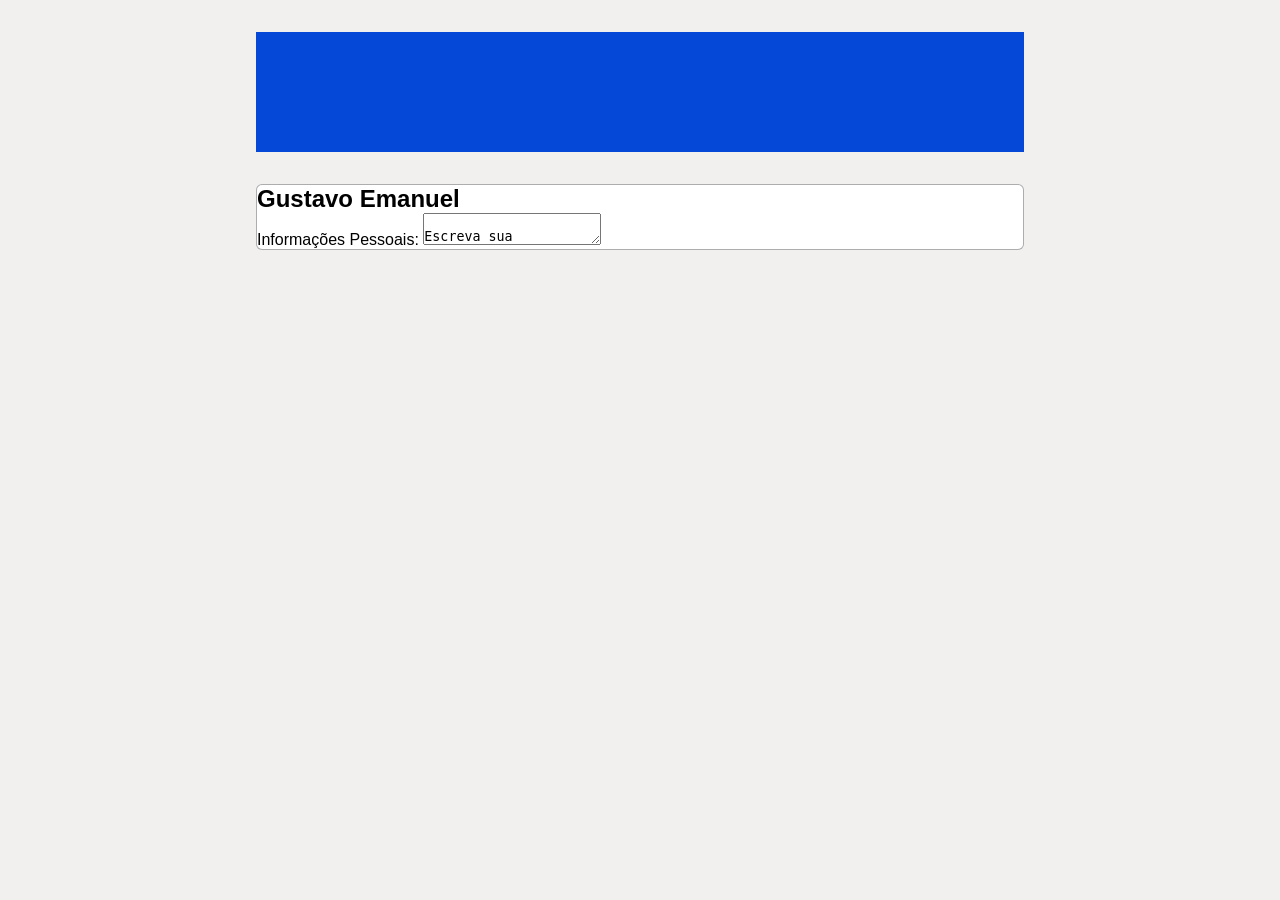
==== index.html @ 6aeca2e3 "Primeiro commit" ====
<!doctype html>
<html lang="pt-br">
  <head>
    <meta charset="UTF-8" />
    <meta name="viewport" content="width=device-width, initial-scale=1.0" />
    <title>Curriculo</title>
    <link rel="stylesheet" href="css/style.css" />
  </head>
  <body>
    <main>
      <div class="container">
        <div class="card-top-perfil"></div>
        <div class="info">
          <div class="perfil">
            <h2>Gustavo Emanuel</h2>
            <label>Informações Pessoais:</label>
            <textarea name="info-pes" id="info-pes">
                Escreva sua mensagem...
            </textarea>
          </div>
        </div>
      </div>
    </main>
  </body>
</html>
---- css/style.css ----
* {
    margin: 0;
    padding: 0;
    box-sizing: border-box;
}

body {
    background-color: rgba(226, 219, 219, 0.438);
    font-family: "Inter", sans-serif;
}

.container {
    max-width: 60vw;
    width: 100%;
    margin: 0 auto;
}

.card-top-perfil {
    background: #0547d6;
    padding: 60px;
    max-width: 60vw;
    width: 100%;
    display: flex;
    margin: 2em auto;
}

.perfil {
    background: #ffff;
    border: 1px solid #00000052;
    border-radius: 6px;
}
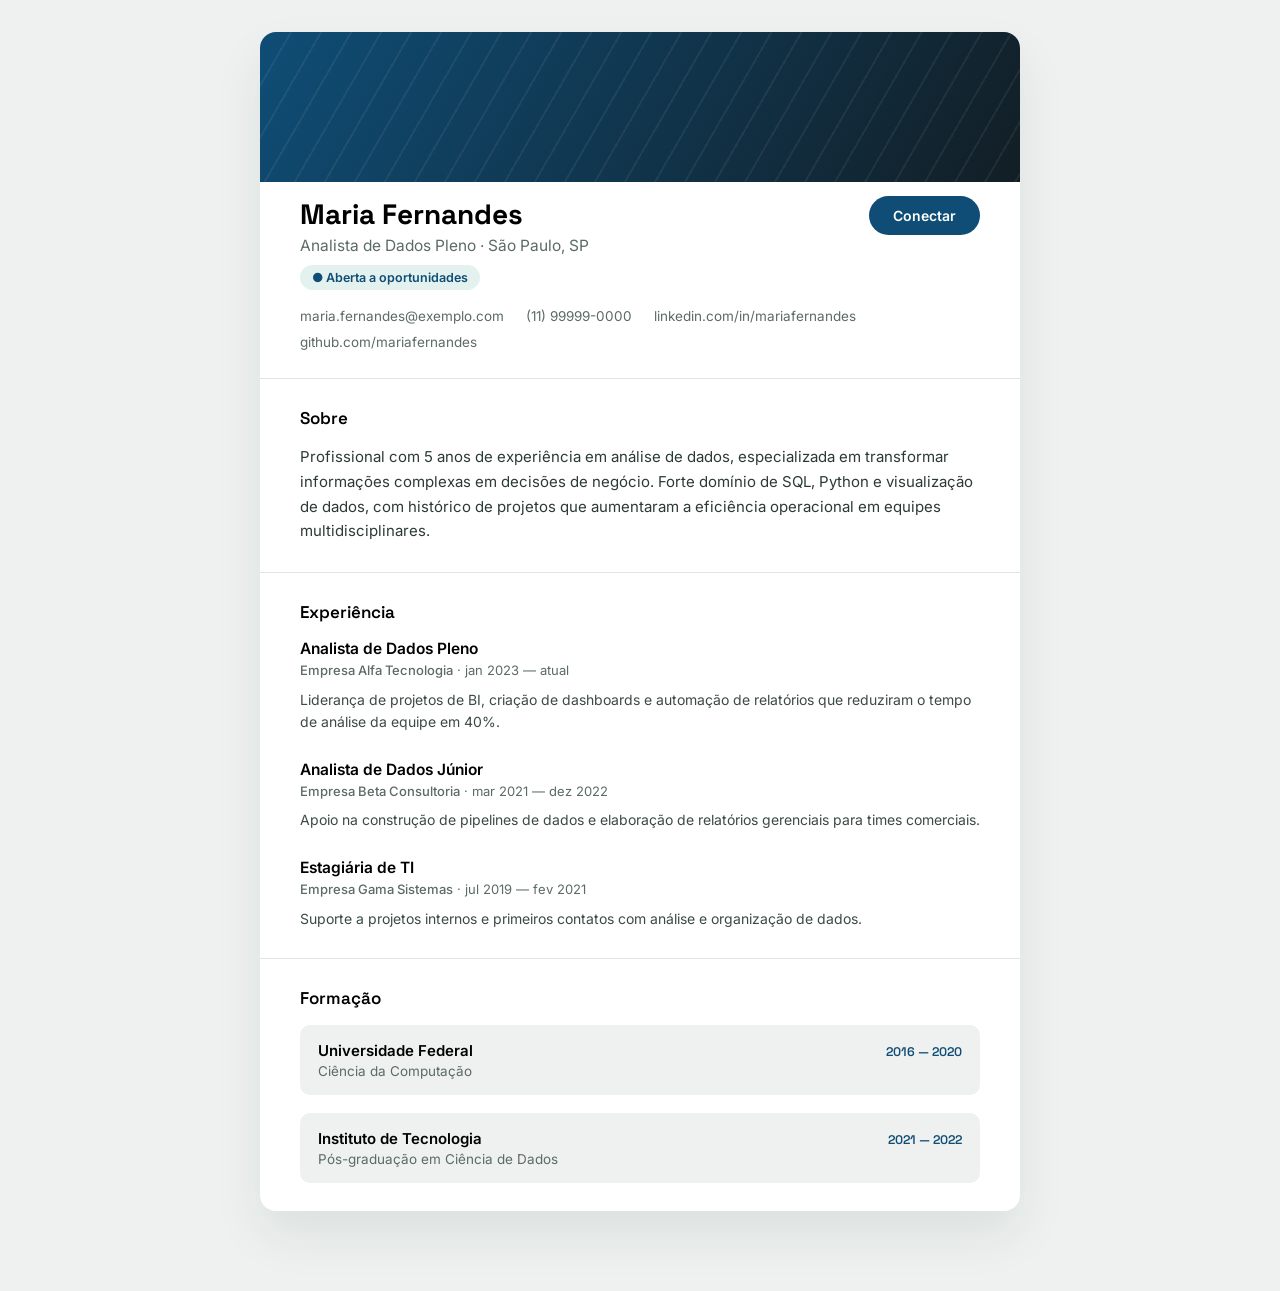
==== commit 39253eee: "Criação da estrutura do site e estilização" ====
--- a/index.html
+++ b/index.html
@@ -1,25 +1,104 @@
-<!doctype html>
-<html lang="pt-br">
-  <head>
-    <meta charset="UTF-8" />
-    <meta name="viewport" content="width=device-width, initial-scale=1.0" />
-    <title>Curriculo</title>
-    <link rel="stylesheet" href="css/style.css" />
-  </head>
-  <body>
-    <main>
-      <div class="container">
-        <div class="card-top-perfil"></div>
-        <div class="info">
-          <div class="perfil">
-            <h2>Gustavo Emanuel</h2>
-            <label>Informações Pessoais:</label>
-            <textarea name="info-pes" id="info-pes">
-                Escreva sua mensagem...
-            </textarea>
+<!DOCTYPE html>
+<html lang="pt-BR">
+
+<head>
+  <meta charset="UTF-8">
+  <meta name="viewport" content="width=device-width, initial-scale=1.0">
+  <title>Perfil profissional</title>
+  <link rel="preconnect" href="https://fonts.googleapis.com">
+  <link rel="stylesheet"
+    href="https://fonts.googleapis.com/css2?family=Space+Grotesk:wght@500;600;700&family=Inter:wght@400;500;600&display=swap">
+  <link rel="stylesheet" href="css/style.css">
+</head>
+
+<body>
+
+  <main>
+
+    <div class="banner"></div>
+
+    <div class="header">
+      <div class="name-row">
+        <div>
+          <h1>Maria Fernandes</h1>
+          <p class="headline">Analista de Dados Pleno · São Paulo, SP</p>
+          <span class="tag">● Aberta a oportunidades</span>
+        </div>
+        <button class="connect-btn" type="button">Conectar</button>
+      </div>
+
+      <div class="contatos">
+        <span>maria.fernandes@exemplo.com</span>
+        <span>(11) 99999-0000</span>
+        <span>linkedin.com/in/mariafernandes</span>
+        <span>github.com/mariafernandes</span>
+      </div>
+    </div>
+
+    <section class="about">
+      <h2>Sobre</h2>
+      <p>Profissional com 5 anos de experiência em análise de dados, especializada em transformar
+        informações complexas em decisões de negócio. Forte domínio de SQL, Python e visualização de
+        dados, com histórico de projetos que aumentaram a eficiência operacional em equipes multidisciplinares.</p>
+    </section>
+
+    <section>
+      <h2>Experiência</h2>
+      <div class="linha-tempo">
+
+        <div class="entre">
+          <div class="entre-body">
+            <h3>Analista de Dados Pleno</h3>
+            <p class="meta"><strong>Empresa Alfa Tecnologia</strong> · jan 2023 — atual</p>
+            <p>Liderança de projetos de BI, criação de dashboards e automação de relatórios que
+              reduziram o tempo de análise da equipe em 40%.</p>
           </div>
         </div>
+
+        <div class="entre">
+          <div class="entre-body">
+            <h3>Analista de Dados Júnior</h3>
+            <p class="meta"><strong>Empresa Beta Consultoria</strong> · mar 2021 — dez 2022</p>
+            <p>Apoio na construção de pipelines de dados e elaboração de relatórios gerenciais
+              para times comerciais.</p>
+          </div>
+        </div>
+
+        <div class="entre">
+          <div class="entre-body">
+            <h3>Estagiária de TI</h3>
+            <p class="meta"><strong>Empresa Gama Sistemas</strong> · jul 2019 — fev 2021</p>
+            <p>Suporte a projetos internos e primeiros contatos com análise e organização de dados.</p>
+          </div>
+        </div>
+
       </div>
-    </main>
-  </body>
-</html>
+    </section>
+
+    <section>
+      <h2>Formação</h2>
+      <div class="formacao-list">
+
+        <div class="edu-card">
+          <div>
+            <h3>Universidade Federal</h3>
+            <p class="curso">Ciência da Computação</p>
+          </div>
+          <span class="periodo">2016 — 2020</span>
+        </div>
+
+        <div class="edu-card">
+          <div>
+            <h3>Instituto de Tecnologia</h3>
+            <p class="curso">Pós-graduação em Ciência de Dados</p>
+          </div>
+          <span class="periodo">2021 — 2022</span>
+        </div>
+
+      </div>
+    </section>
+
+  </main>
+</body>
+
+</html>
--- a/css/style.css
+++ b/css/style.css
@@ -1,31 +1,203 @@
+:root {
+    --bg: #eef1f0;
+    --surface: #ffffff;
+    --letra: #12251f;
+    --detalhes-txt: #5c6b64;
+    --line: #dfe5e2;
+    --accent: #0f4d76;
+    --accent-soft: #e3f2ef;
+    --gold: #c98a1f;
+}
+
 * {
-    margin: 0;
-    padding: 0;
     box-sizing: border-box;
 }
 
 body {
-    background-color: rgba(226, 219, 219, 0.438);
-    font-family: "Inter", sans-serif;
-}
-
-.container {
-    max-width: 60vw;
-    width: 100%;
+    margin: 0;
+    background: var(--bg);
+    color: var(--ink);
+    font-family: 'Inter', sans-serif;
+    padding: 32px 20px 80px;
+}
+
+main {
+    max-width: 760px;
     margin: 0 auto;
-}
-
-.card-top-perfil {
-    background: #0547d6;
-    padding: 60px;
-    max-width: 60vw;
-    width: 100%;
-    display: flex;
-    margin: 2em auto;
-}
-
-.perfil {
-    background: #ffff;
-    border: 1px solid #00000052;
-    border-radius: 6px;
+    background: var(--surface);
+    border-radius: 16px;
+    overflow: hidden;
+    box-shadow: 0 24px 50px rgba(18, 37, 31, 0.08);
+}
+
+.banner {
+    height: 150px;
+    position: relative;
+    background:
+        repeating-linear-gradient(120deg, rgba(255, 255, 255, 0.06) 0 2px, transparent 2px 26px),
+        linear-gradient(120deg, var(--accent) 0%, #121e25 100%);
+}
+
+.header {
+    padding: 0 40px 28px;
+    position: relative;
+}
+
+.name-row {
+    display: flex;
+    justify-content: space-between;
+    align-items: flex-start;
+    gap: 20px;
+    margin-top: 14px;
+    flex-wrap: wrap;
+}
+
+.name-row h1 {
+    font-family: 'Space Grotesk', sans-serif;
+    font-size: 28px;
+    font-weight: 700;
+    margin: 0 0 4px;
+}
+
+.headline {
+    font-size: 15.5px;
+    color: var(--detalhes-txt);
+    margin: 0 0 10px;
+}
+
+.tag {
+    display: inline-flex;
+    align-items: center;
+    gap: 6px;
+    background: var(--accent-soft);
+    color: var(--accent);
+    font-size: 12.5px;
+    font-weight: 600;
+    padding: 5px 12px;
+    border-radius: 20px;
+}
+
+.connect-btn {
+    background: var(--accent);
+    color: #fff;
+    border: none;
+    font-family: 'Inter', sans-serif;
+    font-weight: 600;
+    font-size: 14px;
+    padding: 11px 24px;
+    border-radius: 24px;
+    cursor: pointer;
+    white-space: nowrap;
+    transition: background .2s ease, transform .15s ease;
+}
+
+.connect-btn:hover {
+    background: #0b5c55;
+    transform: translateY(-1px);
+}
+
+.contatos {
+    display: flex;
+    flex-wrap: wrap;
+    gap: 10px 22px;
+    margin-top: 18px;
+    font-size: 13.5px;
+    color: var(--detalhes-txt);
+}
+
+.contatos span {
+    display: flex;
+    align-items: center;
+    gap: 6px;
+}
+
+section {
+    padding: 28px 40px;
+    border-top: 1px solid var(--line);
+}
+
+section h2 {
+    font-family: 'Space Grotesk', sans-serif;
+    font-size: 17px;
+    font-weight: 600;
+    margin: 0 0 16px;
+}
+
+.about p {
+    margin: 0;
+    font-size: 15px;
+    line-height: 1.65;
+    color: #2c3a35;
+}
+
+.linha-tempo {
+    display: flex;
+    flex-direction: column;
+    gap: 26px;
+}
+
+.entre {
+    display: flex;
+    gap: 18px;
+}
+
+.entre-body h3 {
+    font-size: 15.5px;
+    font-weight: 600;
+    margin: 0 0 2px;
+}
+
+.entre-body .meta {
+    font-size: 13px;
+    color: var(--detalhes-txt);
+    margin: 0 0 8px;
+}
+
+.entre-body .meta strong {
+    color: var(--ink);
+    font-weight: 500;
+}
+
+.entre-body p {
+    margin: 0;
+    font-size: 14px;
+    line-height: 1.6;
+    color: #3c4a45;
+}
+
+.formacao-list {
+    display: flex;
+    flex-direction: column;
+    gap: 18px;
+}
+
+.edu-card {
+    display: flex;
+    justify-content: space-between;
+    align-items: baseline;
+    gap: 16px;
+    flex-wrap: wrap;
+    padding: 16px 18px;
+    background: var(--bg);
+    border-radius: 10px;
+}
+
+.edu-card h3 {
+    font-size: 15px;
+    font-weight: 600;
+    margin: 0 0 3px;
+}
+
+.edu-card .curso {
+    font-size: 13.5px;
+    color: var(--detalhes-txt);
+    margin: 0;
+}
+
+.edu-card .periodo {
+    font-family: 'Space Grotesk', sans-serif;
+    font-size: 12.5px;
+    color: var(--accent);
+    font-weight: 600;
+    white-space: nowrap;
 }
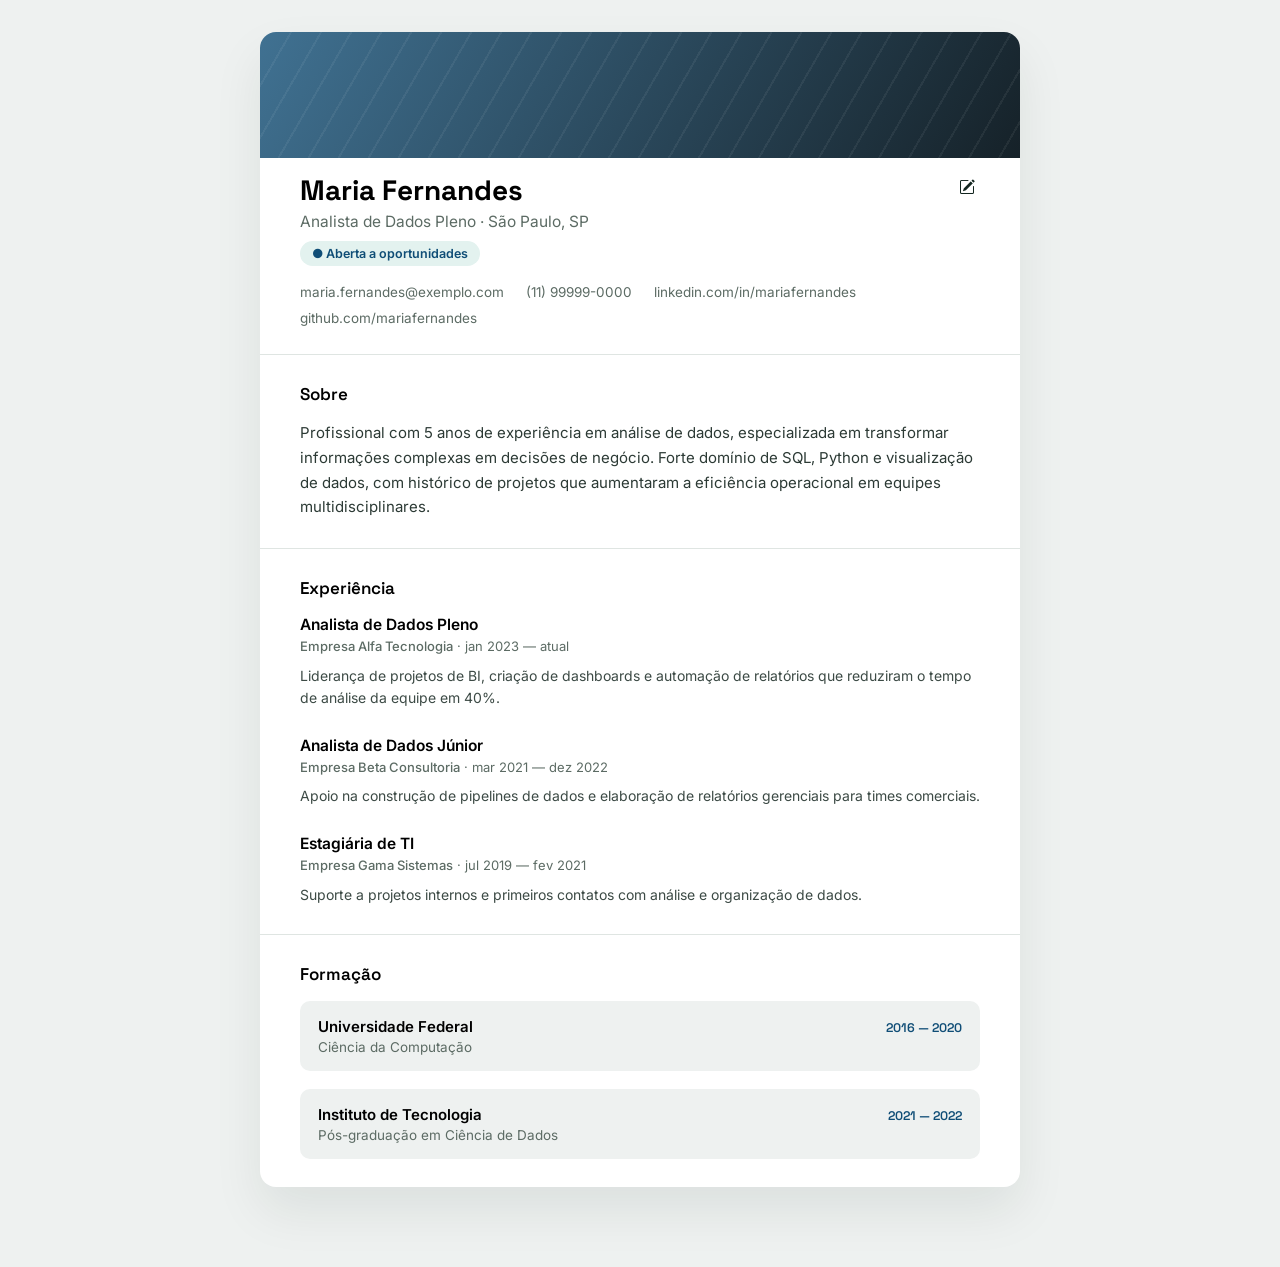
==== commit 1775cabd: "Adição de botão de edição" ====
--- a/index.html
+++ b/index.html
@@ -9,12 +9,11 @@
   <link rel="stylesheet"
     href="https://fonts.googleapis.com/css2?family=Space+Grotesk:wght@500;600;700&family=Inter:wght@400;500;600&display=swap">
   <link rel="stylesheet" href="css/style.css">
+  <link rel="stylesheet" href="https://cdn.jsdelivr.net/npm/bootstrap-icons@1.11.3/font/bootstrap-icons.min.css">
 </head>
 
 <body>
-
   <main>
-
     <div class="banner"></div>
 
     <div class="header">
@@ -24,7 +23,9 @@
           <p class="headline">Analista de Dados Pleno · São Paulo, SP</p>
           <span class="tag">● Aberta a oportunidades</span>
         </div>
-        <button class="connect-btn" type="button">Conectar</button>
+        <div class="perfil-acoes">
+          <a class="btn-edit" href="#"><i class="bi bi-pencil-square"></i></a>
+        </div>
       </div>
 
       <div class="contatos">
--- a/css/style.css
+++ b/css/style.css
@@ -30,12 +30,36 @@
     box-shadow: 0 24px 50px rgba(18, 37, 31, 0.08);
 }
 
+a {
+    text-decoration: none;
+    color: var(--letra);
+}
+
+.perfil-acoes {
+    max-width: 850px;
+    display: flex;
+    justify-content: flex-end;
+    padding: 5px;
+    gap: 10px;
+    color: var(--accent);
+}
+
+.perfil-acoes i:hover {
+    padding: 5px;
+    border: 1px solid var(--accent);
+    border-radius: 6px;
+    background: var(--accent);
+    color: var(--bg);
+    transition: .3s ease;
+}
+
 .banner {
-    height: 150px;
+    height: 14vh;
     position: relative;
     background:
         repeating-linear-gradient(120deg, rgba(255, 255, 255, 0.06) 0 2px, transparent 2px 26px),
-        linear-gradient(120deg, var(--accent) 0%, #121e25 100%);
+        linear-gradient(120deg, #0f4d76cb 0%, #121e25fb 100%);
+    padding: 10px;
 }
 
 .header {
@@ -77,25 +101,6 @@
     border-radius: 20px;
 }
 
-.connect-btn {
-    background: var(--accent);
-    color: #fff;
-    border: none;
-    font-family: 'Inter', sans-serif;
-    font-weight: 600;
-    font-size: 14px;
-    padding: 11px 24px;
-    border-radius: 24px;
-    cursor: pointer;
-    white-space: nowrap;
-    transition: background .2s ease, transform .15s ease;
-}
-
-.connect-btn:hover {
-    background: #0b5c55;
-    transform: translateY(-1px);
-}
-
 .contatos {
     display: flex;
     flex-wrap: wrap;
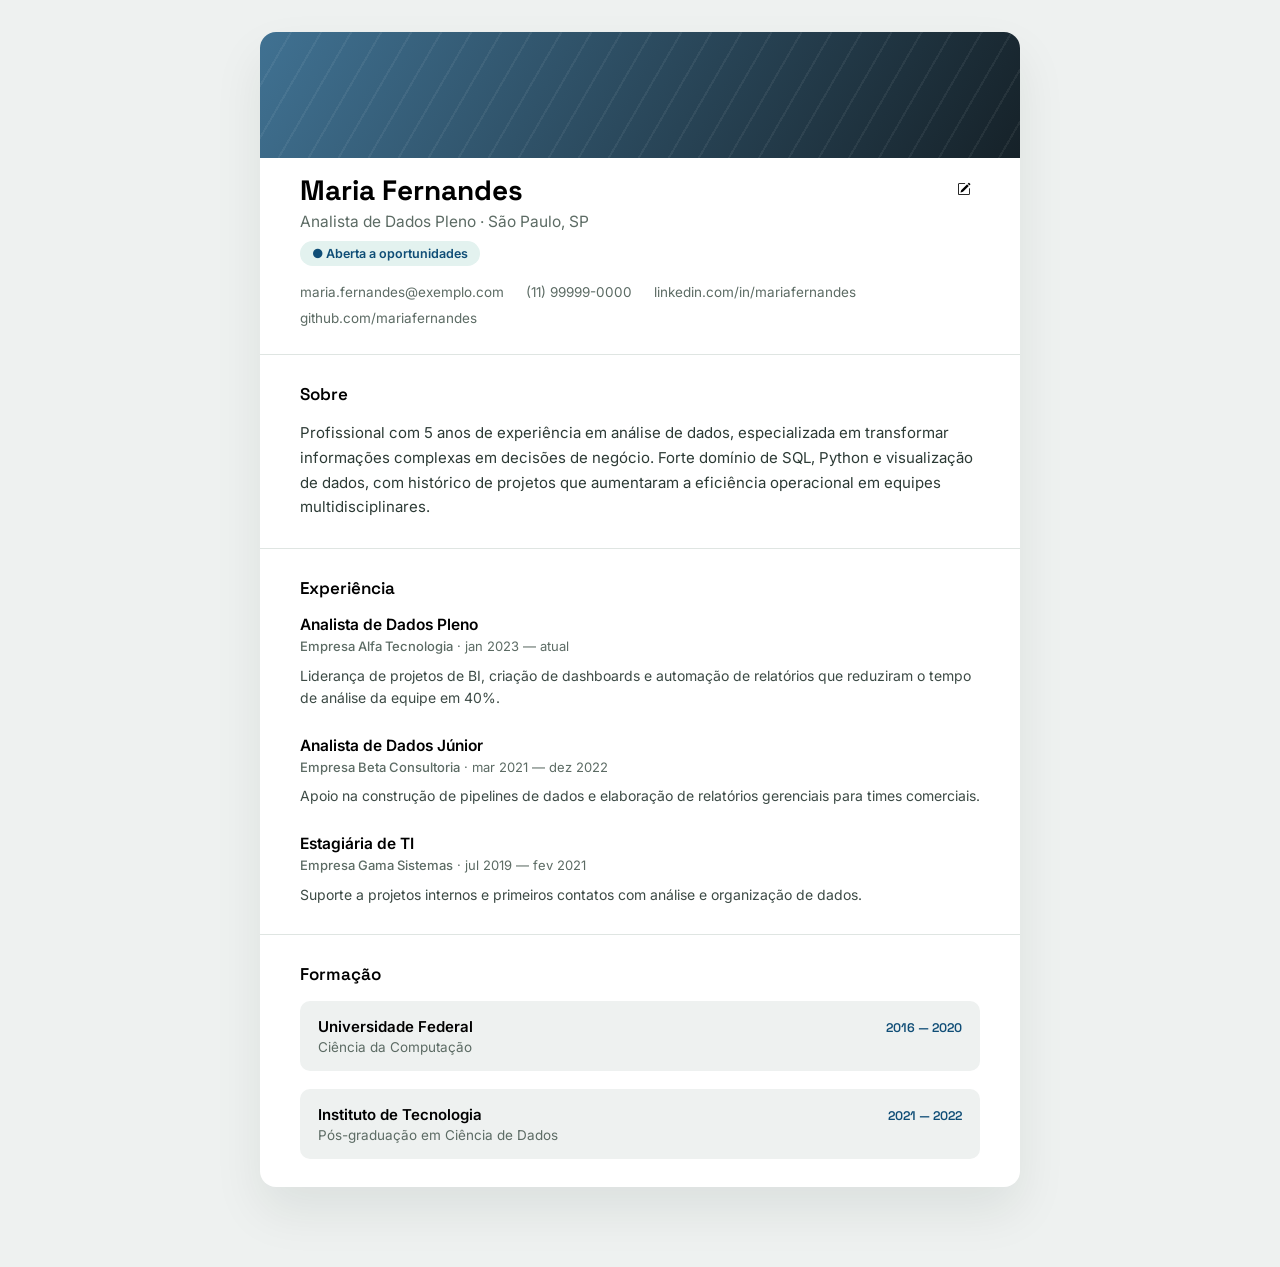
==== commit a237e856: "Adição de popup" ====
--- a/index.html
+++ b/index.html
@@ -24,7 +24,7 @@
           <span class="tag">● Aberta a oportunidades</span>
         </div>
         <div class="perfil-acoes">
-          <a class="btn-edit" href="#"><i class="bi bi-pencil-square"></i></a>
+          <button class="btn-edit" id="abrirPop"><i class="bi bi-pencil-square"></i></button>
         </div>
       </div>
 
@@ -98,8 +98,54 @@
 
       </div>
     </section>
+  </main>
 
-  </main>
+  <div id="overlayPopup" class="popup-overlay escondido">
+    <div class="popup-content">
+      <div class="popup-header">
+        <h2>Editar Perfil</h2>
+        <button id="fecharPop" class="btn-close-pop"><i class="bi bi-x-lg"></i></button>
+      </div>
+
+      <form method="POST">
+        <div class="form-group">
+          <label for="inputNome">Nome</label>
+          <input type="text" id="inputNome" name="nome" placeholder="Ex: Maria José">
+        </div>
+
+        <div class="form-group">
+          <label for="inputHeadline">Cargo</label>
+          <input type="text" name="cargo" id="inputHeadline" placeholder="Ex: Analista de Dados">
+        </div>
+
+        <div class="form-group">
+          <label for="inputSobre">Sobre</label>
+          <textarea id="inputSobre" name="sobre" rows="4" placeholder="Digite algo sobre você..."></textarea>
+        </div>
+
+        <div class="popup-actions">
+          <button type="button" id="btnCancelar" class="btn-secondary">Cancelar</button>
+          <button type="submit" class="btn-primary">Salvar Alterações</button>
+        </div>
+      </form>
+    </div>
+  </div>
+
+  <script>
+    const overlayPopup = document.getElementById('overlayPopup');
+    const btnAbrir = document.getElementById('abrirPop');
+    const btnFechar = document.getElementById('fecharPop');
+    const btnCancelar = document.getElementById('btnCancelar');
+
+    function fecharModal() {
+      overlayPopup.classList.add('escondido');
+    }
+    btnAbrir.addEventListener('click', () => {
+      overlayPopup.classList.remove('escondido');
+    });
+    btnFechar.addEventListener('click', fecharModal);
+    btnCancelar.addEventListener('click', fecharModal);
+  </script>
 </body>
 
 </html>
--- a/css/style.css
+++ b/css/style.css
@@ -30,11 +30,6 @@
     box-shadow: 0 24px 50px rgba(18, 37, 31, 0.08);
 }
 
-a {
-    text-decoration: none;
-    color: var(--letra);
-}
-
 .perfil-acoes {
     max-width: 850px;
     display: flex;
@@ -44,13 +39,17 @@
     color: var(--accent);
 }
 
-.perfil-acoes i:hover {
+.btn-edit {
+    border: none;
     padding: 5px;
+    background: transparent;
+}
+
+.btn-edit:hover {
     border: 1px solid var(--accent);
     border-radius: 6px;
     background: var(--accent);
     color: var(--bg);
-    transition: .3s ease;
 }
 
 .banner {
@@ -205,4 +204,101 @@
     color: var(--accent);
     font-weight: 600;
     white-space: nowrap;
+}
+
+.escondido {
+    display: none !important;
+}
+
+.popup-overlay {
+    position: fixed;
+    top: 0;
+    left: 0;
+    width: 100%;
+    height: 100%;
+    background-color: rgba(0, 0, 0, 0.6);
+    backdrop-filter: blur(3px);
+    display: flex;
+    align-items: center;
+    justify-content: center;
+    z-index: 1000;
+}
+
+.popup-content {
+    background-color: #ffffff;
+    width: 90%;
+    max-width: 500px;
+    padding: 24px;
+    border-radius: 12px;
+    box-shadow: 0 4px 20px rgba(0, 0, 0, 0.15);
+    font-family: 'Inter', sans-serif;
+}
+
+.popup-header {
+    display: flex;
+    justify-content: space-between;
+    align-items: center;
+    margin-bottom: 20px;
+}
+
+.popup-header h2 {
+    font-family: 'Space Grotesk', sans-serif;
+    margin: 0;
+    font-size: 1.5rem;
+}
+
+.btn-close-pop {
+    background: none;
+    border: none;
+    font-size: 1.25rem;
+    cursor: pointer;
+    color: #666;
+}
+
+.form-group {
+    margin-bottom: 16px;
+    display: flex;
+    flex-direction: column;
+}
+
+.form-group label {
+    font-size: 0.875rem;
+    font-weight: 500;
+    margin-bottom: 6px;
+    color: #333;
+}
+
+.form-group input,
+.form-group textarea {
+    padding: 10px;
+    border: 1px solid #ccc;
+    border-radius: 6px;
+    font-family: 'Inter', sans-serif;
+    font-size: 0.95rem;
+    resize: none;
+}
+
+.popup-actions {
+    display: flex;
+    justify-content: flex-end;
+    gap: 12px;
+    margin-top: 24px;
+}
+
+.popup-actions button {
+    padding: 10px 18px;
+    border-radius: 6px;
+    font-weight: 500;
+    cursor: pointer;
+    border: none;
+}
+
+.btn-secondary {
+    background-color: #f3f4f6;
+    color: #4b5563;
+}
+
+.btn-primary {
+    background-color: var(--accent);
+    color: #ffffff;
 }
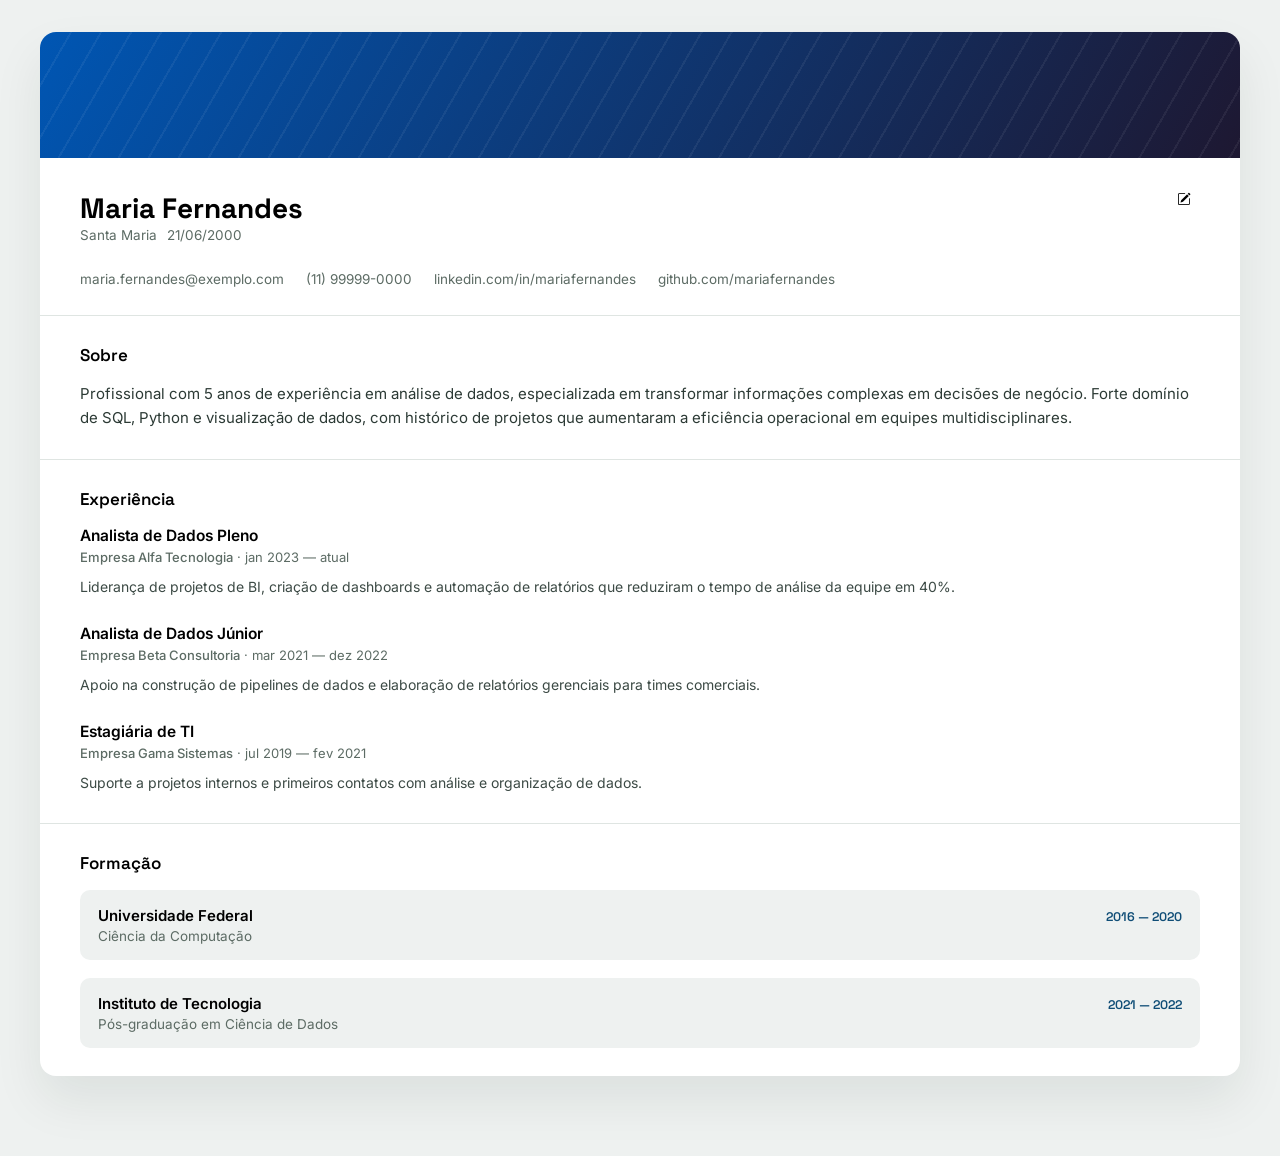
==== commit 2314c9e5: "Edição do pop-up" ====
--- a/index.html
+++ b/index.html
@@ -18,10 +18,12 @@
 
     <div class="header">
       <div class="name-row">
-        <div>
+        <div class="info-principais">
           <h1>Maria Fernandes</h1>
-          <p class="headline">Analista de Dados Pleno · São Paulo, SP</p>
-          <span class="tag">● Aberta a oportunidades</span>
+          <div class="mais-detalhes">
+            <p>Santa Maria</p>
+            <p>21/06/2000</p>
+          </div>
         </div>
         <div class="perfil-acoes">
           <button class="btn-edit" id="abrirPop"><i class="bi bi-pencil-square"></i></button>
@@ -101,35 +103,142 @@
   </main>
 
   <div id="overlayPopup" class="popup-overlay escondido">
+
     <div class="popup-content">
+
       <div class="popup-header">
-        <h2>Editar Perfil</h2>
-        <button id="fecharPop" class="btn-close-pop"><i class="bi bi-x-lg"></i></button>
-      </div>
-
-      <form method="POST">
-        <div class="form-group">
-          <label for="inputNome">Nome</label>
-          <input type="text" id="inputNome" name="nome" placeholder="Ex: Maria José">
-        </div>
-
-        <div class="form-group">
-          <label for="inputHeadline">Cargo</label>
-          <input type="text" name="cargo" id="inputHeadline" placeholder="Ex: Analista de Dados">
-        </div>
-
-        <div class="form-group">
-          <label for="inputSobre">Sobre</label>
-          <textarea id="inputSobre" name="sobre" rows="4" placeholder="Digite algo sobre você..."></textarea>
-        </div>
-
-        <div class="popup-actions">
-          <button type="button" id="btnCancelar" class="btn-secondary">Cancelar</button>
-          <button type="submit" class="btn-primary">Salvar Alterações</button>
-        </div>
-      </form>
+        <h2>Editar Informações do Currículo</h2>
+        <button id="fecharPop" type="button" class="btn-close-pop" aria-label="Fechar">&times;</button>
+      </div>
+
+      <div class="popup-body">
+        <form method="POST" action="salvar_curriculo.php" id="formCurriculo">
+
+          <fieldset class="form-section">
+            <legend>Dados Pessoais</legend>
+            <div class="grid-2-col">
+              <div class="form-group">
+                <label for="nome">Nome completo</label>
+                <input type="text" id="nome" name="nome" placeholder="Ex: Maria Fernandes">
+              </div>
+              <div class="form-group">
+                <label for="cargo_pessoal">Cargo</label>
+                <input type="text" id="cargo_pessoal" name="cargo_pessoal" 
+                  placeholder="Ex: Analista de Dados Pleno">
+              </div>
+            </div>
+            <div class="grid-2-col">
+              <div class="form-group">
+                <label for="cidade">Cidade</label>
+                <input type="text" id="cidade" name="cidade" placeholder="Ex: São Paulo, SP">
+              </div>
+              <div class="form-group">
+                <label for="data_nascimento">Data de nascimento</label>
+                <input type="date" id="data_nascimento" name="data_nascimento">
+              </div>
+            </div>
+            <div class="form-group">
+              <label for="resumo">Resumo profissional</label>
+              <textarea id="resumo" name="resumo" rows="4"
+                placeholder="Escreva um breve resumo sobre sua carreira..."></textarea>
+            </div>
+          </fieldset>
+
+          <fieldset class="form-section">
+            <legend>Contatos</legend>
+            <div class="grid-2-col">
+              <div class="form-group">
+                <label for="email">E-mail</label>
+                <input type="email" id="email" name="email" placeholder="nome@exemplo.com">
+              </div>
+              <div class="form-group">
+                <label for="telefone">Telefone</label>
+                <input type="tel" id="telefone" name="telefone" placeholder="(11) 99999-0000">
+              </div>
+            </div>
+            <div class="grid-2-col">
+              <div class="form-group">
+                <label for="linkedin">LinkedIn (URL)</label>
+                <input type="url" id="linkedin" name="linkedin" placeholder="://linkedin.com">
+              </div>
+              <div class="url">
+                <div class="form-group">
+                  <label for="github">GitHub (URL)</label>
+                  <input type="url" id="github" name="github" placeholder="://github.com">
+                </div>
+              </div>
+            </div>
+            <div class="grid-3-col">
+              <div class="form-group">
+                <label for="outros">Outros</label>
+                <input type="text" id="outros" name="outros" placeholder="outros">
+              </div>
+            </div>
+          </fieldset>
+
+          <fieldset class="form-section">
+            <legend>Formação Acadêmica</legend>
+            <div class="grid-2-col">
+              <div class="form-group">
+                <label for="instituicao">Instituição</label>
+                <input type="text" id="instituicao" name="instituicao" placeholder="Ex: Universidade Federal">
+              </div>
+              <div class="form-group">
+                <label for="curso">Curso</label>
+                <input type="text" id="curso" name="curso" placeholder="Ex: Ciência da Computação">
+              </div>
+            </div>
+            <div class="grid-2-col">
+              <div class="form-group">
+                <label for="edu_inicio">Data de início</label>
+                <input type="date" id="edu_inicio" name="edu_inicio">
+              </div>
+              <div class="form-group">
+                <label for="edu_fim">Data de término</label>
+                <input type="date" id="edu_fim" name="edu_fim">
+              </div>
+            </div>
+          </fieldset>
+
+          <fieldset class="form-section">
+            <legend>Experiências Profissionais</legend>
+            <div class="grid-2-col">
+              <div class="form-group">
+                <label for="empresa">Empresa</label>
+                <input type="text" id="empresa" name="empresa" placeholder="Ex: Alfa Tecnologia">
+              </div>
+              <div class="form-group">
+                <label for="cargo_exp">Cargo exercido</label>
+                <input type="text" id="cargo_exp" name="cargo_exp" placeholder="Ex: Analista Júnior">
+              </div>
+            </div>
+            <div class="grid-2-col">
+              <div class="form-group">
+                <label for="exp_inicio">Data de início</label>
+                <input type="date" id="exp_inicio" name="exp_inicio">
+              </div>
+              <div class="form-group">
+                <label for="exp_fim">Data de término</label>
+                <input type="date" id="exp_fim" name="exp_fim">
+              </div>
+            </div>
+            <div class="form-group">
+              <label for="descricao_exp">Descrição das atividades</label>
+              <textarea id="descricao_exp" name="descricao_exp" rows="3"
+                placeholder="Descreva suas responsabilidades e conquistas..."></textarea>
+            </div>
+          </fieldset>
+
+          <div class="popup-actions">
+            <button type="button" id="btnCancelar" class="btn-secondary">Cancelar</button>
+            <button type="submit" class="btn-primary">Salvar Currículo</button>
+          </div>
+        </form>
+      </div>
+
     </div>
   </div>
+
 
   <script>
     const overlayPopup = document.getElementById('overlayPopup');
@@ -137,14 +246,20 @@
     const btnFechar = document.getElementById('fecharPop');
     const btnCancelar = document.getElementById('btnCancelar');
 
-    function fecharModal() {
+    const abrirModal = () => {
+      overlayPopup.classList.remove('escondido');
+      document.body.style.overflow = 'hidden'; 
+    };
+
+    const fecharModal = () => {
       overlayPopup.classList.add('escondido');
-    }
-    btnAbrir.addEventListener('click', () => {
-      overlayPopup.classList.remove('escondido');
-    });
+      document.body.style.overflow = ''; 
+    };
+
+    if (btnAbrir) btnAbrir.addEventListener('click', abrirModal);
     btnFechar.addEventListener('click', fecharModal);
     btnCancelar.addEventListener('click', fecharModal);
+
   </script>
 </body>
 
--- a/css/style.css
+++ b/css/style.css
@@ -7,6 +7,14 @@
     --accent: #0f4d76;
     --accent-soft: #e3f2ef;
     --gold: #c98a1f;
+
+    --cor-fundo-modal: #ffffff;
+    --cor-primaria: #0056b3;
+    --cor-primaria-hover: #004085;
+    --cor-cinza-claro: #f8f9fa;
+    --cor-cinza-borda: #dee2e6;
+    --cor-texto-principal: #212529;
+    --cor-texto-mutado: #495057;
 }
 
 * {
@@ -22,7 +30,7 @@
 }
 
 main {
-    max-width: 760px;
+    max-width: 1200px;
     margin: 0 auto;
     background: var(--surface);
     border-radius: 16px;
@@ -57,7 +65,7 @@
     position: relative;
     background:
         repeating-linear-gradient(120deg, rgba(255, 255, 255, 0.06) 0 2px, transparent 2px 26px),
-        linear-gradient(120deg, #0f4d76cb 0%, #121e25fb 100%);
+        linear-gradient(120deg, var(--cor-primaria) 0%, #1a142efb 100%);
     padding: 10px;
 }
 
@@ -71,7 +79,7 @@
     justify-content: space-between;
     align-items: flex-start;
     gap: 20px;
-    margin-top: 14px;
+    margin-top: 24px;
     flex-wrap: wrap;
 }
 
@@ -79,25 +87,26 @@
     font-family: 'Space Grotesk', sans-serif;
     font-size: 28px;
     font-weight: 700;
-    margin: 0 0 4px;
-}
-
-.headline {
+    margin-bottom: 4px;
+}
+
+.info-principais {
+    display: flex;
+    flex-direction: column;
+    line-height: .5;
+}
+
+.mais-detalhes {
+    color: var(--detalhes-txt);
+    font-size: 13.5px;
+    display: flex;
+    gap: 10px;
+}
+
+.cargo {
     font-size: 15.5px;
     color: var(--detalhes-txt);
     margin: 0 0 10px;
-}
-
-.tag {
-    display: inline-flex;
-    align-items: center;
-    gap: 6px;
-    background: var(--accent-soft);
-    color: var(--accent);
-    font-size: 12.5px;
-    font-weight: 600;
-    padding: 5px 12px;
-    border-radius: 20px;
 }
 
 .contatos {
@@ -206,99 +215,166 @@
     white-space: nowrap;
 }
 
-.escondido {
-    display: none !important;
-}
-
 .popup-overlay {
     position: fixed;
     top: 0;
     left: 0;
-    width: 100%;
-    height: 100%;
-    background-color: rgba(0, 0, 0, 0.6);
-    backdrop-filter: blur(3px);
+    width: 100vw;
+    height: 100vh;
+    background-color: rgba(0, 0, 0, 0.5);
+    backdrop-filter: blur(4px);
     display: flex;
     align-items: center;
     justify-content: center;
-    z-index: 1000;
+    z-index: 9999;
+    opacity: 1;
+    transition: opacity 0.3s ease;
+}
+
+.popup-overlay.escondido {
+    opacity: 0;
+    pointer-events: none;
 }
 
 .popup-content {
-    background-color: #ffffff;
-    width: 90%;
-    max-width: 500px;
-    padding: 24px;
+    background-color: var(--cor-fundo-modal);
+    width: 92%;
+    max-width: 700px;
+    max-height: 85vh;
     border-radius: 12px;
-    box-shadow: 0 4px 20px rgba(0, 0, 0, 0.15);
-    font-family: 'Inter', sans-serif;
+    box-shadow: 0 10px 30px rgba(0, 0, 0, 0.15);
+    display: flex;
+    flex-direction: column;
+    overflow: hidden;
+    transform: scale(1);
+    transition: transform 0.3s cubic-bezier(0.34, 1.56, 0.64, 1);
+}
+
+.popup-overlay.escondido .popup-content {
+    transform: scale(0.9);
 }
 
 .popup-header {
     display: flex;
     justify-content: space-between;
     align-items: center;
-    margin-bottom: 20px;
+    padding: 18px 24px;
+    border-bottom: 1px solid var(--cor-cinza-borda);
+    background-color: #ffffff;
 }
 
 .popup-header h2 {
-    font-family: 'Space Grotesk', sans-serif;
-    margin: 0;
-    font-size: 1.5rem;
+    margin: 0;
+    font-size: 1.25rem;
+    color: var(--cor-texto-principal);
+    font-weight: 600;
 }
 
 .btn-close-pop {
     background: none;
     border: none;
-    font-size: 1.25rem;
+    font-size: 1.75rem;
     cursor: pointer;
-    color: #666;
+    color: #adb5bd;
+    line-height: 1;
+    transition: color 0.2s;
+}
+
+.btn-close-pop:hover {
+    color: #495057;
+}
+
+.popup-body {
+    padding: 24px;
+    overflow-y: auto;
+    background-color: var(--cor-cinza-claro);
+}
+
+.form-section {
+    border: 1px solid var(--cor-cinza-borda);
+    border-radius: 8px;
+    background-color: #ffffff;
+    padding: 20px;
+    margin-bottom: 20px;
+}
+
+.form-section legend {
+    font-weight: 600;
+    font-size: 0.95rem;
+    color: var(--cor-primaria);
+    padding: 0 8px;
+}
+
+.grid-2-col {
+    display: grid;
+    grid-template-columns: repeat(2, 1fr);
+    gap: 16px;
 }
 
 .form-group {
-    margin-bottom: 16px;
+    margin-bottom: 14px;
     display: flex;
     flex-direction: column;
 }
 
 .form-group label {
-    font-size: 0.875rem;
+    font-size: 0.85rem;
     font-weight: 500;
     margin-bottom: 6px;
-    color: #333;
+    color: var(--cor-texto-mutado);
 }
 
 .form-group input,
 .form-group textarea {
-    padding: 10px;
-    border: 1px solid #ccc;
+    padding: 10px 14px;
+    border: 1px solid var(--cor-cinza-borda);
     border-radius: 6px;
-    font-family: 'Inter', sans-serif;
-    font-size: 0.95rem;
+    font-size: 0.9rem;
+    color: var(--cor-texto-principal);
+    outline: none;
+    transition: border-color 0.2s, box-shadow 0.2s;
     resize: none;
+}
+
+.form-group input:focus,
+.form-group textarea:focus {
+    border-color: var(--cor-primaria);
+    box-shadow: 0 0 0 3px rgba(0, 86, 179, 0.15);
 }
 
 .popup-actions {
     display: flex;
     justify-content: flex-end;
     gap: 12px;
-    margin-top: 24px;
+    margin-top: 10px;
+    padding-top: 16px;
+    border-top: 1px solid var(--cor-cinza-borda);
 }
 
 .popup-actions button {
-    padding: 10px 18px;
+    padding: 12px 24px;
     border-radius: 6px;
     font-weight: 500;
+    font-size: 0.9rem;
     cursor: pointer;
     border: none;
+    transition: background-color 0.2s;
 }
 
 .btn-secondary {
-    background-color: #f3f4f6;
-    color: #4b5563;
+    background-color: #e2e8f0;
+    color: #475569;
+}
+
+.btn-secondary:hover {
+    background-color: #cbd5e1;
 }
 
 .btn-primary {
-    background-color: var(--accent);
+    background-color: var(--cor-primaria);
     color: #ffffff;
+}
+
+.btn-primary:hover {
+    background-color: var(--cor-primaria-hover);
 }
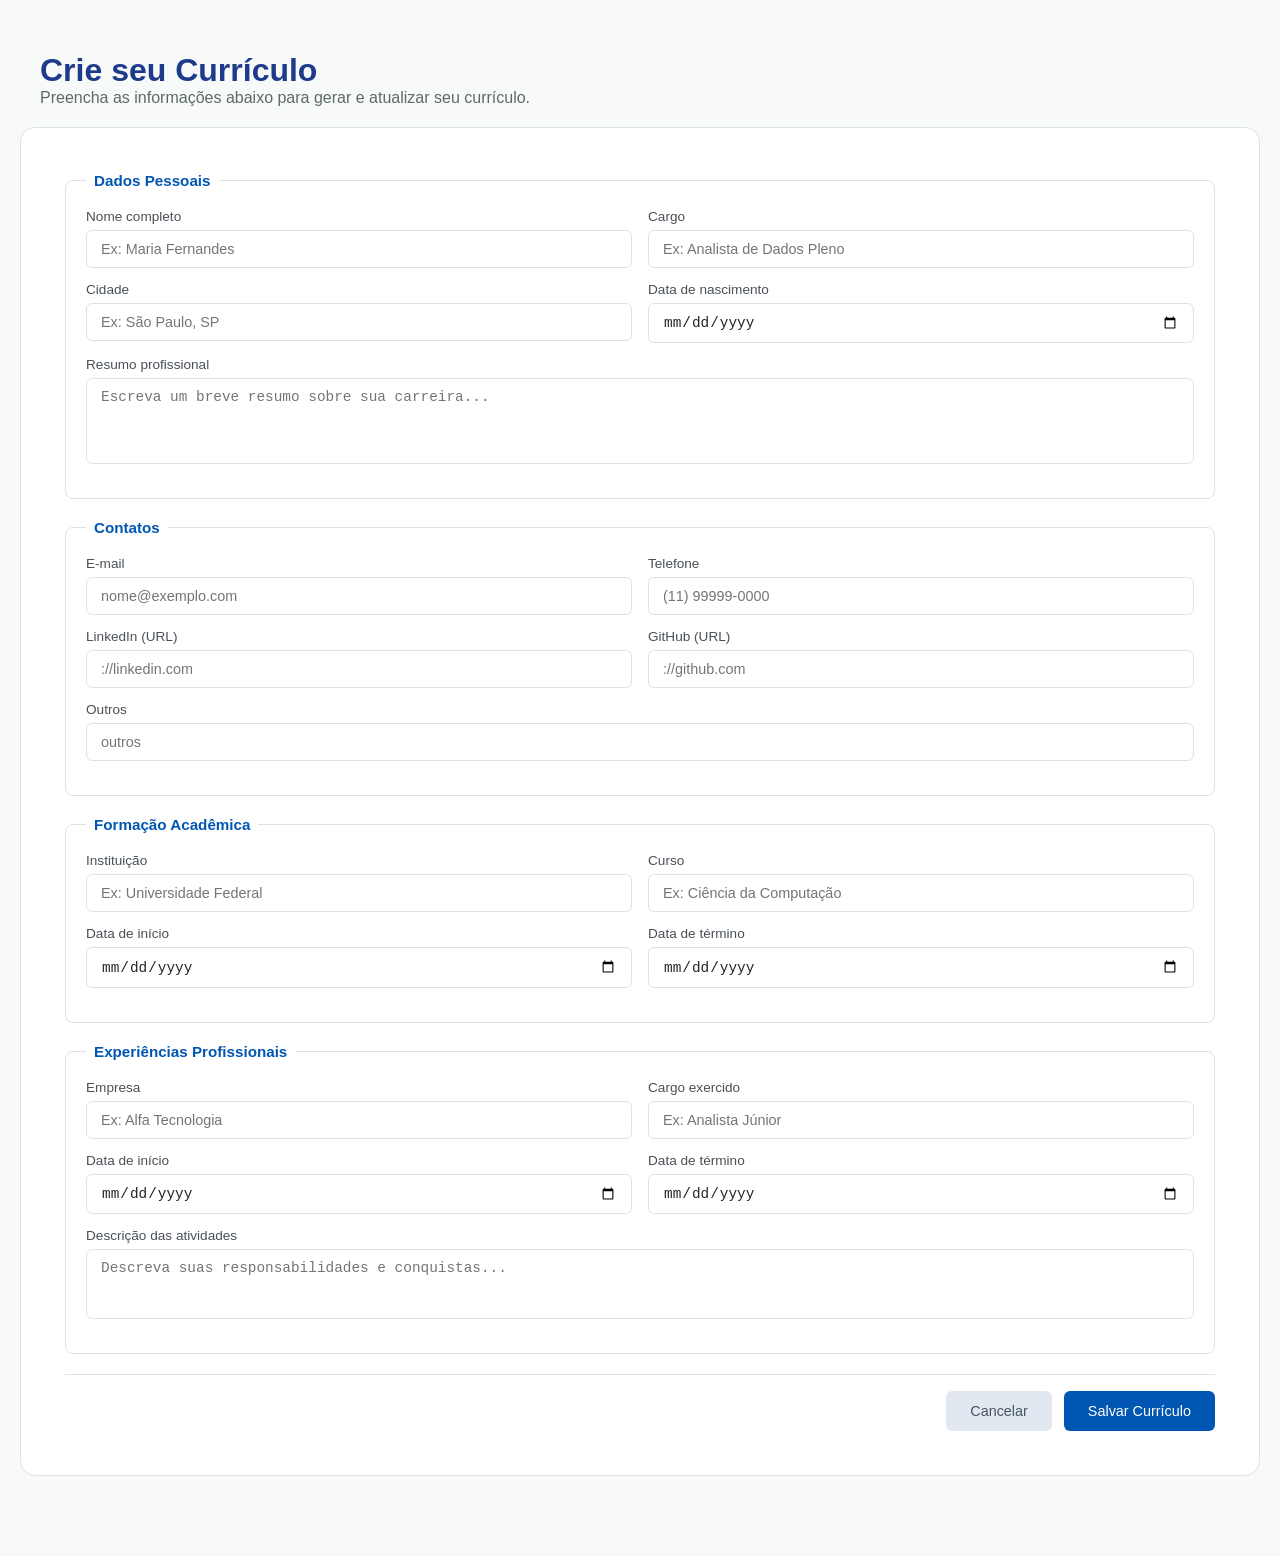
==== commit ddcbe24b: "Criação do formulário principal" ====
--- a/index.html
+++ b/index.html
@@ -1,266 +1,144 @@
 <!DOCTYPE html>
-<html lang="pt-BR">
+<html lang="pt-br">
 
 <head>
-  <meta charset="UTF-8">
-  <meta name="viewport" content="width=device-width, initial-scale=1.0">
-  <title>Perfil profissional</title>
-  <link rel="preconnect" href="https://fonts.googleapis.com">
-  <link rel="stylesheet"
-    href="https://fonts.googleapis.com/css2?family=Space+Grotesk:wght@500;600;700&family=Inter:wght@400;500;600&display=swap">
-  <link rel="stylesheet" href="css/style.css">
-  <link rel="stylesheet" href="https://cdn.jsdelivr.net/npm/bootstrap-icons@1.11.3/font/bootstrap-icons.min.css">
+    <meta charset="UTF-8">
+    <meta name="viewport" content="width=device-width, initial-scale=1.0">
+    <title>Formulário - Curriculo</title>
+    <link rel="stylesheet" href="https://cdn.jsdelivr.net/npm/bootstrap-icons@1.11.3/font/bootstrap-icons.min.css">
+    <link rel="stylesheet" href="css/global.css">
+    <link rel="stylesheet" href="css/formulario.css">
 </head>
 
 <body>
-  <main>
-    <div class="banner"></div>
+    <header>
+        <h1>Crie seu Currículo</h1>
+        <p>Preencha as informações abaixo para gerar e atualizar seu currículo.</p>
+    </header>
+    <main>
+        <form method="POST" action="curriculo.php" id="formCurriculo">
 
-    <div class="header">
-      <div class="name-row">
-        <div class="info-principais">
-          <h1>Maria Fernandes</h1>
-          <div class="mais-detalhes">
-            <p>Santa Maria</p>
-            <p>21/06/2000</p>
-          </div>
-        </div>
-        <div class="perfil-acoes">
-          <button class="btn-edit" id="abrirPop"><i class="bi bi-pencil-square"></i></button>
-        </div>
-      </div>
+            <fieldset class="form-section">
+                <legend>Dados Pessoais</legend>
+                <div class="grid-2-col">
+                    <div class="form-group">
+                        <label for="nome">Nome completo</label>
+                        <input type="text" id="nome" name="nome" placeholder="Ex: Maria Fernandes">
+                    </div>
+                    <div class="form-group">
+                        <label for="cargo_pessoal">Cargo</label>
+                        <input type="text" id="cargo_pessoal" name="cargo_pessoal"
+                            placeholder="Ex: Analista de Dados Pleno">
+                    </div>
+                </div>
+                <div class="grid-2-col">
+                    <div class="form-group">
+                        <label for="cidade">Cidade</label>
+                        <input type="text" id="cidade" name="cidade" placeholder="Ex: São Paulo, SP">
+                    </div>
+                    <div class="form-group">
+                        <label for="data_nascimento">Data de nascimento</label>
+                        <input type="date" id="data_nascimento" name="data_nascimento">
+                    </div>
+                </div>
+                <div class="form-group">
+                    <label for="resumo">Resumo profissional</label>
+                    <textarea id="resumo" name="resumo" rows="4"
+                        placeholder="Escreva um breve resumo sobre sua carreira..."></textarea>
+                </div>
+            </fieldset>
 
-      <div class="contatos">
-        <span>maria.fernandes@exemplo.com</span>
-        <span>(11) 99999-0000</span>
-        <span>linkedin.com/in/mariafernandes</span>
-        <span>github.com/mariafernandes</span>
-      </div>
-    </div>
+            <fieldset class="form-section">
+                <legend>Contatos</legend>
+                <div class="grid-2-col">
+                    <div class="form-group">
+                        <label for="email">E-mail</label>
+                        <input type="email" id="email" name="email" placeholder="nome@exemplo.com">
+                    </div>
+                    <div class="form-group">
+                        <label for="telefone">Telefone</label>
+                        <input type="tel" id="telefone" name="telefone" placeholder="(11) 99999-0000">
+                    </div>
+                </div>
+                <div class="grid-2-col">
+                    <div class="form-group">
+                        <label for="linkedin">LinkedIn (URL)</label>
+                        <input type="url" id="linkedin" name="linkedin" placeholder="://linkedin.com">
+                    </div>
+                    <div class="url">
+                        <div class="form-group">
+                            <label for="github">GitHub (URL)</label>
+                            <input type="url" id="github" name="github" placeholder="://github.com">
+                        </div>
+                    </div>
+                </div>
+                <div class="grid-3-col">
+                    <div class="form-group">
+                        <label for="outros">Outros</label>
+                        <input type="text" id="outros" name="outros" placeholder="outros">
+                    </div>
+                </div>
+            </fieldset>
 
-    <section class="about">
-      <h2>Sobre</h2>
-      <p>Profissional com 5 anos de experiência em análise de dados, especializada em transformar
-        informações complexas em decisões de negócio. Forte domínio de SQL, Python e visualização de
-        dados, com histórico de projetos que aumentaram a eficiência operacional em equipes multidisciplinares.</p>
-    </section>
+            <fieldset class="form-section">
+                <legend>Formação Acadêmica</legend>
+                <div class="grid-2-col">
+                    <div class="form-group">
+                        <label for="instituicao">Instituição</label>
+                        <input type="text" id="instituicao" name="instituicao" placeholder="Ex: Universidade Federal">
+                    </div>
+                    <div class="form-group">
+                        <label for="curso">Curso</label>
+                        <input type="text" id="curso" name="curso" placeholder="Ex: Ciência da Computação">
+                    </div>
+                </div>
+                <div class="grid-2-col">
+                    <div class="form-group">
+                        <label for="edu_inicio">Data de início</label>
+                        <input type="date" id="edu_inicio" name="edu_inicio">
+                    </div>
+                    <div class="form-group">
+                        <label for="edu_fim">Data de término</label>
+                        <input type="date" id="edu_fim" name="edu_fim">
+                    </div>
+                </div>
+            </fieldset>
 
-    <section>
-      <h2>Experiência</h2>
-      <div class="linha-tempo">
+            <fieldset class="form-section">
+                <legend>Experiências Profissionais</legend>
+                <div class="grid-2-col">
+                    <div class="form-group">
+                        <label for="empresa">Empresa</label>
+                        <input type="text" id="empresa" name="empresa" placeholder="Ex: Alfa Tecnologia">
+                    </div>
+                    <div class="form-group">
+                        <label for="cargo_exp">Cargo exercido</label>
+                        <input type="text" id="cargo_exp" name="cargo_exp" placeholder="Ex: Analista Júnior">
+                    </div>
+                </div>
+                <div class="grid-2-col">
+                    <div class="form-group">
+                        <label for="exp_inicio">Data de início</label>
+                        <input type="date" id="exp_inicio" name="exp_inicio">
+                    </div>
+                    <div class="form-group">
+                        <label for="exp_fim">Data de término</label>
+                        <input type="date" id="exp_fim" name="exp_fim">
+                    </div>
+                </div>
+                <div class="form-group">
+                    <label for="descricao_exp">Descrição das atividades</label>
+                    <textarea id="descricao_exp" name="descricao_exp" rows="3"
+                        placeholder="Descreva suas responsabilidades e conquistas..."></textarea>
+                </div>
+            </fieldset>
 
-        <div class="entre">
-          <div class="entre-body">
-            <h3>Analista de Dados Pleno</h3>
-            <p class="meta"><strong>Empresa Alfa Tecnologia</strong> · jan 2023 — atual</p>
-            <p>Liderança de projetos de BI, criação de dashboards e automação de relatórios que
-              reduziram o tempo de análise da equipe em 40%.</p>
-          </div>
-        </div>
-
-        <div class="entre">
-          <div class="entre-body">
-            <h3>Analista de Dados Júnior</h3>
-            <p class="meta"><strong>Empresa Beta Consultoria</strong> · mar 2021 — dez 2022</p>
-            <p>Apoio na construção de pipelines de dados e elaboração de relatórios gerenciais
-              para times comerciais.</p>
-          </div>
-        </div>
-
-        <div class="entre">
-          <div class="entre-body">
-            <h3>Estagiária de TI</h3>
-            <p class="meta"><strong>Empresa Gama Sistemas</strong> · jul 2019 — fev 2021</p>
-            <p>Suporte a projetos internos e primeiros contatos com análise e organização de dados.</p>
-          </div>
-        </div>
-
-      </div>
-    </section>
-
-    <section>
-      <h2>Formação</h2>
-      <div class="formacao-list">
-
-        <div class="edu-card">
-          <div>
-            <h3>Universidade Federal</h3>
-            <p class="curso">Ciência da Computação</p>
-          </div>
-          <span class="periodo">2016 — 2020</span>
-        </div>
-
-        <div class="edu-card">
-          <div>
-            <h3>Instituto de Tecnologia</h3>
-            <p class="curso">Pós-graduação em Ciência de Dados</p>
-          </div>
-          <span class="periodo">2021 — 2022</span>
-        </div>
-
-      </div>
-    </section>
-  </main>
-
-  <div id="overlayPopup" class="popup-overlay escondido">
-
-    <div class="popup-content">
-
-      <div class="popup-header">
-        <h2>Editar Informações do Currículo</h2>
-        <button id="fecharPop" type="button" class="btn-close-pop" aria-label="Fechar">&times;</button>
-      </div>
-
-      <div class="popup-body">
-        <form method="POST" action="salvar_curriculo.php" id="formCurriculo">
-
-          <fieldset class="form-section">
-            <legend>Dados Pessoais</legend>
-            <div class="grid-2-col">
-              <div class="form-group">
-                <label for="nome">Nome completo</label>
-                <input type="text" id="nome" name="nome" placeholder="Ex: Maria Fernandes">
-              </div>
-              <div class="form-group">
-                <label for="cargo_pessoal">Cargo</label>
-                <input type="text" id="cargo_pessoal" name="cargo_pessoal" 
-                  placeholder="Ex: Analista de Dados Pleno">
-              </div>
+            <div class="popup-actions">
+                <button type="button" id="btnCancelar" class="btn-secondary">Cancelar</button>
+                <button type="submit" class="btn-primary">Salvar Currículo</button>
             </div>
-            <div class="grid-2-col">
-              <div class="form-group">
-                <label for="cidade">Cidade</label>
-                <input type="text" id="cidade" name="cidade" placeholder="Ex: São Paulo, SP">
-              </div>
-              <div class="form-group">
-                <label for="data_nascimento">Data de nascimento</label>
-                <input type="date" id="data_nascimento" name="data_nascimento">
-              </div>
-            </div>
-            <div class="form-group">
-              <label for="resumo">Resumo profissional</label>
-              <textarea id="resumo" name="resumo" rows="4"
-                placeholder="Escreva um breve resumo sobre sua carreira..."></textarea>
-            </div>
-          </fieldset>
-
-          <fieldset class="form-section">
-            <legend>Contatos</legend>
-            <div class="grid-2-col">
-              <div class="form-group">
-                <label for="email">E-mail</label>
-                <input type="email" id="email" name="email" placeholder="nome@exemplo.com">
-              </div>
-              <div class="form-group">
-                <label for="telefone">Telefone</label>
-                <input type="tel" id="telefone" name="telefone" placeholder="(11) 99999-0000">
-              </div>
-            </div>
-            <div class="grid-2-col">
-              <div class="form-group">
-                <label for="linkedin">LinkedIn (URL)</label>
-                <input type="url" id="linkedin" name="linkedin" placeholder="://linkedin.com">
-              </div>
-              <div class="url">
-                <div class="form-group">
-                  <label for="github">GitHub (URL)</label>
-                  <input type="url" id="github" name="github" placeholder="://github.com">
-                </div>
-              </div>
-            </div>
-            <div class="grid-3-col">
-              <div class="form-group">
-                <label for="outros">Outros</label>
-                <input type="text" id="outros" name="outros" placeholder="outros">
-              </div>
-            </div>
-          </fieldset>
-
-          <fieldset class="form-section">
-            <legend>Formação Acadêmica</legend>
-            <div class="grid-2-col">
-              <div class="form-group">
-                <label for="instituicao">Instituição</label>
-                <input type="text" id="instituicao" name="instituicao" placeholder="Ex: Universidade Federal">
-              </div>
-              <div class="form-group">
-                <label for="curso">Curso</label>
-                <input type="text" id="curso" name="curso" placeholder="Ex: Ciência da Computação">
-              </div>
-            </div>
-            <div class="grid-2-col">
-              <div class="form-group">
-                <label for="edu_inicio">Data de início</label>
-                <input type="date" id="edu_inicio" name="edu_inicio">
-              </div>
-              <div class="form-group">
-                <label for="edu_fim">Data de término</label>
-                <input type="date" id="edu_fim" name="edu_fim">
-              </div>
-            </div>
-          </fieldset>
-
-          <fieldset class="form-section">
-            <legend>Experiências Profissionais</legend>
-            <div class="grid-2-col">
-              <div class="form-group">
-                <label for="empresa">Empresa</label>
-                <input type="text" id="empresa" name="empresa" placeholder="Ex: Alfa Tecnologia">
-              </div>
-              <div class="form-group">
-                <label for="cargo_exp">Cargo exercido</label>
-                <input type="text" id="cargo_exp" name="cargo_exp" placeholder="Ex: Analista Júnior">
-              </div>
-            </div>
-            <div class="grid-2-col">
-              <div class="form-group">
-                <label for="exp_inicio">Data de início</label>
-                <input type="date" id="exp_inicio" name="exp_inicio">
-              </div>
-              <div class="form-group">
-                <label for="exp_fim">Data de término</label>
-                <input type="date" id="exp_fim" name="exp_fim">
-              </div>
-            </div>
-            <div class="form-group">
-              <label for="descricao_exp">Descrição das atividades</label>
-              <textarea id="descricao_exp" name="descricao_exp" rows="3"
-                placeholder="Descreva suas responsabilidades e conquistas..."></textarea>
-            </div>
-          </fieldset>
-
-          <div class="popup-actions">
-            <button type="button" id="btnCancelar" class="btn-secondary">Cancelar</button>
-            <button type="submit" class="btn-primary">Salvar Currículo</button>
-          </div>
         </form>
-      </div>
-
-    </div>
-  </div>
-
-
-  <script>
-    const overlayPopup = document.getElementById('overlayPopup');
-    const btnAbrir = document.getElementById('abrirPop');
-    const btnFechar = document.getElementById('fecharPop');
-    const btnCancelar = document.getElementById('btnCancelar');
-
-    const abrirModal = () => {
-      overlayPopup.classList.remove('escondido');
-      document.body.style.overflow = 'hidden'; 
-    };
-
-    const fecharModal = () => {
-      overlayPopup.classList.add('escondido');
-      document.body.style.overflow = ''; 
-    };
-
-    if (btnAbrir) btnAbrir.addEventListener('click', abrirModal);
-    btnFechar.addEventListener('click', fecharModal);
-    btnCancelar.addEventListener('click', fecharModal);
-
-  </script>
+    </main>
 </body>
 
 </html>
--- a/css/global.css
+++ b/css/global.css
@@ -0,0 +1,18 @@
+:root {
+    --bg: #eef1f0;
+    --surface: #ffffff;
+    --letra: #12251f;
+    --detalhes-txt: #5c6b64;
+    --line: #dfe5e2;
+    --accent: #0f4d76;
+    --accent-soft: #eef5f475;
+    --gold: #c98a1f;
+
+    --cor-fundo-modal: #ffffff;
+    --cor-primaria: #0056b3;
+    --cor-primaria-hover: #004085;
+    --cor-cinza-claro: #f8f9fa;
+    --cor-cinza-borda: #dee2e6;
+    --cor-texto-principal: #212529;
+    --cor-texto-mutado: #495057;
+}
--- a/css/formulario.css
+++ b/css/formulario.css
@@ -0,0 +1,120 @@
+* {
+    padding: 0;
+    margin: 0;
+    box-sizing: border-box;
+}
+
+body {
+    font-family: "Inter", sans-serif;
+    background: var(--accent-soft);
+    color: var(--letra);
+    padding: 32px 20px 80px;
+}
+
+header {
+    padding: 20px;
+}
+
+header h1 {
+    color: #1E3A8A;
+}
+
+header p {
+    color: var(--detalhes-txt);
+}
+
+form {
+    background: var(--surface);
+    padding: 44px;
+    border: 1px solid var(--cor-cinza-borda);
+    border-radius: 15px;
+}
+
+.form-section {
+    border: 1px solid var(--cor-cinza-borda);
+    border-radius: 8px;
+    background-color: #ffffff;
+    padding: 20px;
+    margin-bottom: 20px;
+}
+
+.form-section legend {
+    font-weight: 600;
+    font-size: 0.95rem;
+    color: var(--cor-primaria);
+    padding: 0 8px;
+}
+
+.grid-2-col {
+    display: grid;
+    grid-template-columns: repeat(2, 1fr);
+    gap: 16px;
+}
+
+.form-group {
+    margin-bottom: 14px;
+    display: flex;
+    flex-direction: column;
+}
+
+.form-group label {
+    font-size: 0.85rem;
+    font-weight: 500;
+    margin-bottom: 6px;
+    color: var(--cor-texto-mutado);
+}
+
+.form-group input,
+.form-group textarea {
+    padding: 10px 14px;
+    border: 1px solid var(--cor-cinza-borda);
+    border-radius: 6px;
+    font-size: 0.9rem;
+    color: var(--cor-texto-principal);
+    outline: none;
+    transition: border-color 0.2s, box-shadow 0.2s;
+    resize: none;
+}
+
+.form-group input:focus,
+.form-group textarea:focus {
+    border-color: var(--cor-primaria);
+    box-shadow: 0 0 0 3px rgba(0, 86, 179, 0.15);
+}
+
+.popup-actions {
+    display: flex;
+    justify-content: flex-end;
+    gap: 12px;
+    margin-top: 10px;
+    padding-top: 16px;
+    border-top: 1px solid var(--cor-cinza-borda);
+}
+
+.popup-actions button {
+    padding: 12px 24px;
+    border-radius: 6px;
+    font-weight: 500;
+    font-size: 0.9rem;
+    cursor: pointer;
+    border: none;
+    transition: background-color 0.2s;
+}
+
+.btn-secondary {
+    background-color: #e2e8f0;
+    color: #475569;
+}
+
+.btn-secondary:hover {
+    background-color: #cbd5e1;
+}
+
+.btn-primary {
+    background-color: var(--cor-primaria);
+    color: #ffffff;
+}
+
+.btn-primary:hover {
+    background-color: var(--cor-primaria-hover);
+}
